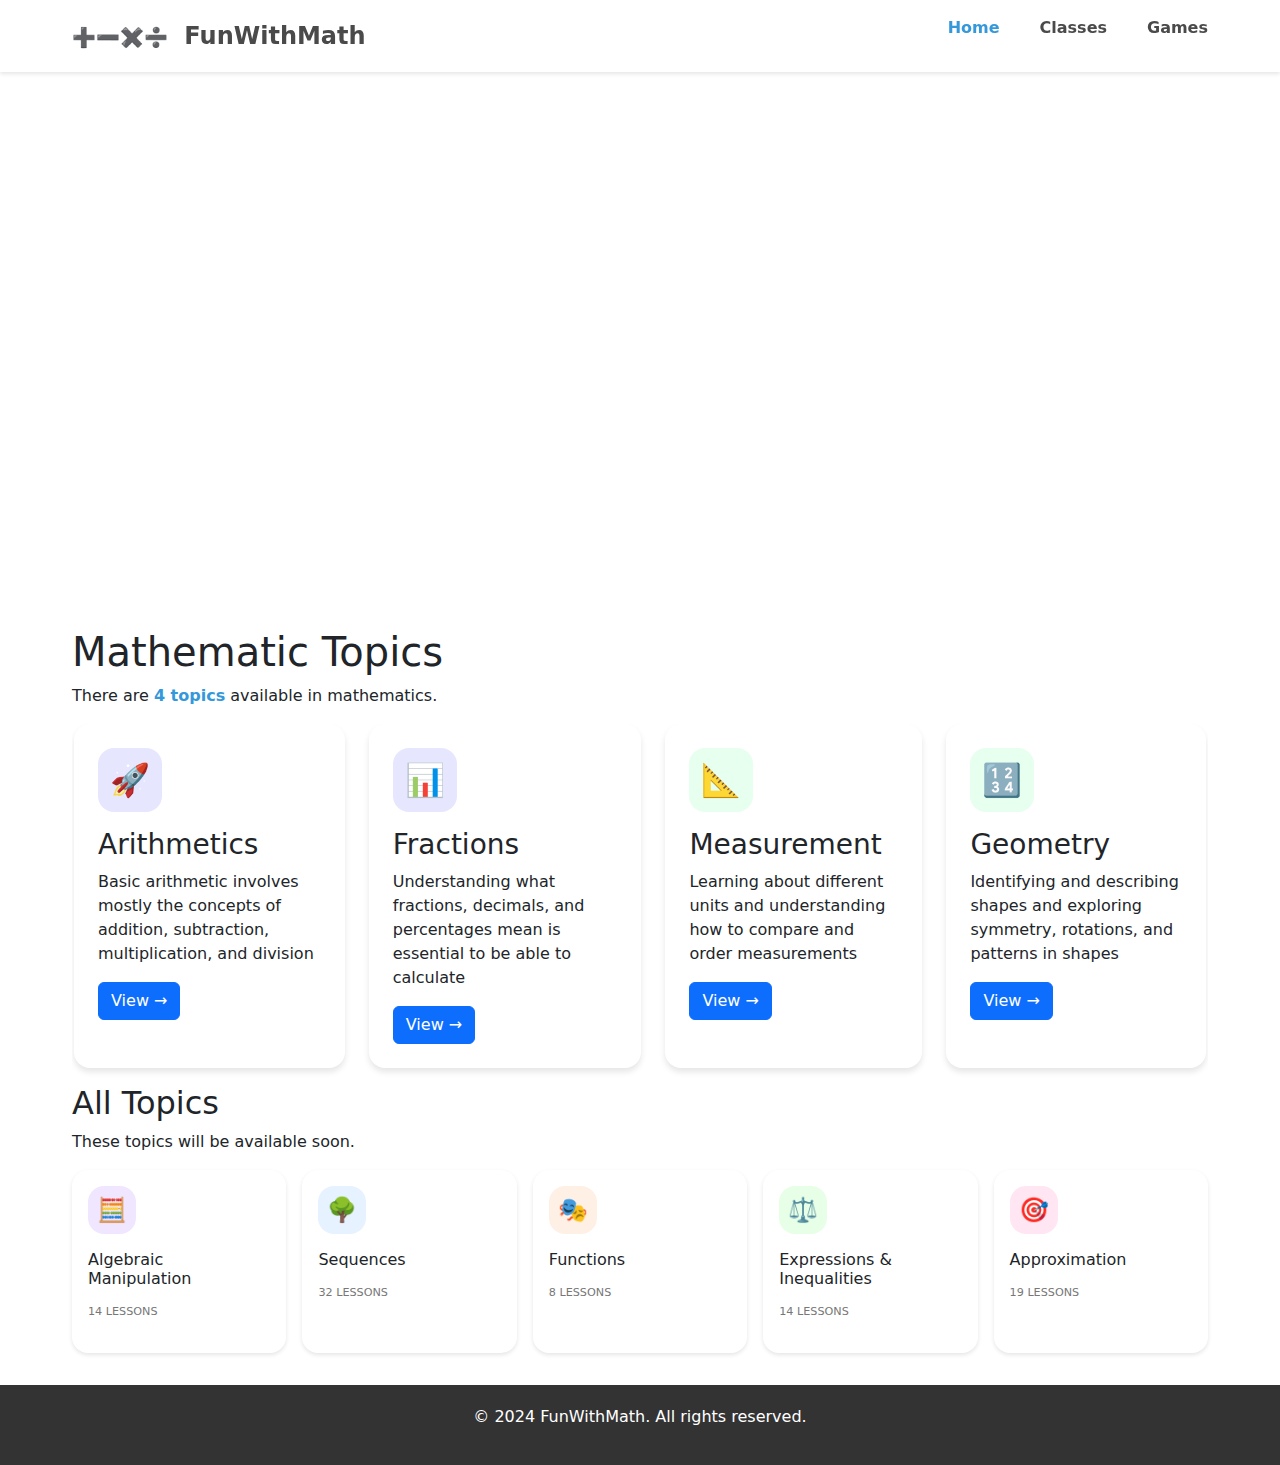
==== pages/index.html @ 54018c54 "fun with math" ====
<!DOCTYPE html>
<html lang="en">
<head>
    <meta charset="UTF-8">
    <meta name="viewport" content="width=device-width, initial-scale=1.0">
    <title>FunWithMath - Fun Math Learning for Kids</title>
    <link rel="stylesheet" href="../css/styles.css">
    <link href="https://cdn.jsdelivr.net/npm/bootstrap@5.3.3/dist/css/bootstrap.min.css" rel="stylesheet" integrity="sha384-QWTKZyjpPEjISv5WaRU9OFeRpok6YctnYmDr5pNlyT2bRjXh0JMhjY6hW+ALEwIH" crossorigin="anonymous">
</head>
<body>
    <header>
        <nav>
            <div class="logo">
                <span class="icon">➕➖✖️➗</span>
                FunWithMath
            </div>
            <ul>
                <li><a href="#home" class="active"><i class="fas fa-home"></i>Home</a></li>
                <li><a href="#classes"><i class="fas fa-chalkboard-teacher"></i>Classes</a></li>
                <li><a href="#games"><i class="fas fa-trophy"></i>Games</a></li>
            </ul>
            <!-- <div class="user-info">
                <span class="user-name">Mustafa</span>
                <div class="user-avatar"></div>
            </div> -->
        </nav>
    </header>

    <main>
        <section id="home" class="active">
            <div class="mathpano">
                <h3><em><p>"Sometimes math seems hard, </p><p>But the people who enjoy it are not the ones who find it easy.</p><p>They are the ones who like the challenge."</p></em></h3><p> </p>
            </div><br>
            <h1>Mathematic Topics</h1>
            <p>There are <span class="highlight">4 topics</span> available in mathematics.</p>
            
            <div class="topic-cards">
                <div class="topic-card">
                    <div class="topic-icon" style="background-color: #e6e6ff;">🚀</div>
                    <h3>Arithmetics</h3>
                    <p>Basic arithmetic involves mostly the concepts of addition, subtraction, multiplication, and division</p>
                    <a class="btn btn-primary" href="../pages/arithmetics.html" role="button">View →</a>
                    <!-- <button class="view-btn">View →</button> -->
                </div>
                <div class="topic-card">
                    <div class="topic-icon" style="background-color: #e6e6ff;">📊</div>
                    <h3>Fractions</h3>
                    <p>Understanding what fractions, decimals, and percentages mean is essential to be able to calculate </p>
                    <a class="btn btn-primary" href="../pages/fractions.html" role="button">View →</a>
                    <!-- <button class="view-btn">View →</button> -->
                </div>
                <div class="topic-card">
                    <div class="topic-icon" style="background-color: #e6ffee;">📐</div>
                    <h3>Measurement</h3>
                    <p>Learning about different units and understanding how to compare and order measurements</p>
                    <a class="btn btn-primary" href="../pages/measurement.html" role="button">View →</a>
                    <!-- <button class="view-btn">View →</button> -->
                </div>
                <div class="topic-card">
                    <div class="topic-icon" style="background-color: #e6ffee;">🔢</div>
                    <h3>Geometry</h3>
                    <p>Identifying and describing shapes and exploring symmetry, rotations, and patterns in shapes</p>
                    <a class="btn btn-primary" href="../pages/geometry.html" role="button">View →</a>
                    <!-- <button class="view-btn">View →</button> -->
                </div>
            </div>

            <h2>All Topics</h2>
            <p>These topics will be available soon.</p>
            <div class="all-topics">
                <div class="topic-item">
                    <div class="topic-icon" style="background-color: #f0e6ff;">🧮</div>
                    <h3>Algebraic Manipulation</h3>
                    <div class="topic-info">
                        <span>14 LESSONS</span>
                    </div>
                </div>
                <div class="topic-item">
                    <div class="topic-icon" style="background-color: #e6f2ff;">🌳</div>
                    <h3>Sequences</h3>
                    <div class="topic-info">
                        <span>32 LESSONS</span>
                    </div>
                </div>
                <div class="topic-item">
                    <div class="topic-icon" style="background-color: #fff0e6;">🎭</div>
                    <h3>Functions</h3>
                    <div class="topic-info">
                        <span>8 LESSONS</span>
                    </div>
                </div>
                <div class="topic-item">
                    <div class="topic-icon" style="background-color: #e6ffe6;">⚖️</div>
                    <h3>Expressions & Inequalities</h3>
                    <div class="topic-info">
                        <span>14 LESSONS</span>
                    </div>
                </div>
                <div class="topic-item">
                    <div class="topic-icon" style="background-color: #ffe6f2;">🎯</div>
                    <h3>Approximation</h3>
                    <div class="topic-info">
                        <span>19 LESSONS</span>
                    </div>
                </div>
            </div>
        </section>

        <section id="classes">
            <div class="container">
                <h2>Classes</h2>
                <p>You can find out more information about classes curriculum.</p>
                <div class="row" id="graderows"></div>     
            </div>
        </section>

        <section id="games">
            <h2>Games</h2>
            <!-- <p>This section will display the games.</p> -->
            <div class="ratio ratio-16x9">
                <iframe src="https://www.mathgames.com/" title="Games" allowfullscreen></iframe>
            </div>
        </section>

    </main>
    <footer>
        <div class="footer-content">
            <p>&copy; 2024 FunWithMath. All rights reserved.</p>
        </div>
    </footer>

    <script src="../js/script.js"></script>
    <script src="https://cdn.jsdelivr.net/npm/bootstrap@5.3.3/dist/js/bootstrap.bundle.min.js" integrity="sha384-YvpcrYf0tY3lHB60NNkmXc5s9fDVZLESaAA55NDzOxhy9GkcIdslK1eN7N6jIeHz" crossorigin="anonymous"></script>
    <script src="https://code.jquery.com/jquery-3.5.1.slim.min.js"></script>
    <script src="https://cdn.jsdelivr.net/npm/@popperjs/core@2.5.4/dist/umd/popper.min.js"></script>
    <script src="https://stackpath.bootstrapcdn.com/bootstrap/4.5.2/js/bootstrap.min.js"></script>
</body>
</html>
---- css/styles.css ----
@import url('https://fonts.googleapis.com/css2?family=Poppins:wght@300;400;600&display=swap');

* {
    margin: 0;
    padding: 0;
    box-sizing: border-box;
}

body {
    font-family: 'Poppins', Arial, sans-serif;
    background-color: #f0f2f5;
    color: #333;
}

header {
    background-color: #fff;
    box-shadow: 0 2px 4px rgba(0,0,0,0.1);
    position: sticky;
    top: 0;
    z-index: 1000;
}

nav {
    display: flex;
    justify-content: space-between;
    align-items: center;
    padding: 1rem 2rem;
    max-width: 1200px;
    margin: 0 auto;
    margin-bottom: 1rem;
}

.logo {
    font-size: 1.5rem;
    font-weight: bold;
    color: #4a4a4a;
}

.icon {
    font-size: 1.2rem;
    margin-right: 0.5rem;
}

nav ul {
    display: flex;
    list-style-type: none;
}

nav ul li {
    margin-left: 2rem;
}

nav ul li a {
    text-decoration: none;
    color: #4a4a4a;
    font-weight: bold;
    transition: color 0.3s ease;
    display: flex;
    align-items: center;
}

nav ul li a i {
    margin-right: 0.5rem;
}

nav ul li a:hover, nav ul li a.active {
    color: #3498db;
}

.user-info {
    display: flex;
    align-items: center;
}


.xp {
    background-color: #ffd700;
    padding: 0.25rem 0.5rem;
    border-radius: 1rem;
    font-weight: bold;
    margin-right: 1rem;
}

.user-name {
    margin-right: 1rem;
}

.user-avatar {
    width: 2.5rem;
    height: 2.5rem;
    background-color: #3498db;
    border-radius: 50%;
}

main {
    max-width: 1200px;
    margin: 2rem auto;
    padding: 0 2rem;
}

.mathpano {
    background-image: url('../img/math-class.jpg');
    background-size: cover;
    background-position: center;
    height: 500px;
    display: flex;
    flex-direction: column;
    justify-content: center;
    align-items: center;
    color: rgb(255, 255, 255);
    text-align: center;
}

.mathpano h3{
    margin-bottom: 100px;
    letter-spacing: 2px;
}

section {
    display: none;
    animation: fadeIn 0.5s ease;
}

@keyframes fadeIn {
    from { opacity: 0; }
    to { opacity: 1; }
}

section.active {
    display: block;
}

h1 {
    font-size: 2rem;
    margin-bottom: 1rem;
}

h2 {
    font-size: 1.5rem;
    margin: 2rem 0 1rem;
}

.highlight {
    font-weight: bold;
    color: #3498db;
}

.topic-cards {
    display: flex;
    gap: 1.5rem;
    overflow-x: auto;
    padding-bottom: 1rem;
    padding-left: 2px;
    padding-right: 2px;
}

.topic-card {
    background-color: #fff;
    border-radius: 1rem;
    padding: 1.5rem;
    min-width: 250px;
    box-shadow: 0 4px 6px rgba(0,0,0,0.1);
    transition: transform 0.3s ease, box-shadow 0.3s ease;
}

.topic-card:hover {
    transform: translateY(-5px);
    box-shadow: 0 6px 12px rgba(0,0,0,0.15);
}

.topic-icon {
    font-size: 2rem;
    width: 4rem;
    height: 4rem;
    display: flex;
    justify-content: center;
    align-items: center;
    border-radius: 1rem;
    margin-bottom: 1rem;
}

.topic-info {
    display: flex;
    justify-content: space-between;
    margin: 1rem 0;
    font-size: 0.8rem;
    color: #777;
}

.progress-bar {
    height: 0.5rem;
    background-color: #e0e0e0;
    border-radius: 0.25rem;
    overflow: hidden;
    margin-bottom: 1rem;
}

.progress-bar div {
    height: 100%;
    background-color: #3498db;
    transition: width 0.5s ease;
}

.view-btn {
    background-color: #3498db;
    color: #fff;
    border: none;
    padding: 0.5rem 1rem;
    border-radius: 0.5rem;
    cursor: pointer;
    transition: background-color 0.3s ease;
}

.view-btn:hover {
    background-color: #2980b9;
}

.all-topics {
    display: grid;
    grid-template-columns: repeat(auto-fill, minmax(200px, 1fr));
    gap: 1rem;
}

.topic-item {
    background-color: #fff;
    border-radius: 1rem;
    padding: 1rem;
    box-shadow: 0 2px 4px rgba(0,0,0,0.1);
    transition: transform 0.3s ease, box-shadow 0.3s ease;
}

.topic-item:hover {
    transform: translateY(-3px);
    box-shadow: 0 4px 8px rgba(0,0,0,0.15);
}

.topic-item .topic-icon {
    font-size: 1.5rem;
    width: 3rem;
    height: 3rem;
}

.topic-item h3 {
    font-size: 1rem;
    margin: 0.5rem 0;
}

.topic-item .topic-info {
    font-size: 0.7rem;
}

#quick-quiz {
    position: fixed;
    bottom: 20px;
    right: 20px;
    background-color: #fff;
    border-radius: 10px;
    padding: 20px;
    box-shadow: 0 4px 6px rgba(0,0,0,0.1);
    max-width: 300px;
    z-index: 1000;
}


#quiz-options {
    display: flex;
    flex-direction: column;
    gap: 10px;
    margin-top: 10px;
}

#quiz-options button {
    background-color: #f0f2f5;
    border: none;
    padding: 10px;
    border-radius: 5px;
    cursor: pointer;
    transition: background-color 0.3s ease;
}

#quiz-options button:hover {
    background-color: #e4e6e9;
}

#submit-quiz {
    background-color: #3498db;
    color: #fff;
    border: none;
    padding: 10px;
    border-radius: 5px;
    cursor: pointer;
    margin-top: 10px;
    transition: background-color 0.3s ease;
}

#submit-quiz:hover {
    background-color: #2980b9;
}
footer {
    background-color: #333;
    color: #fff;
    padding: 20px 0;
    text-align: center;
    max-width: 100%;
    position: relative;
    bottom:0px;
}
.footer-content {
    margin: 0 auto;
    padding: 0 1rem;
}

#addition img {
    width: 100%;
    height: auto;
}

@media (max-width: 768px) {
    nav {
        flex-direction: column;
        align-items: flex-start;
    }

    nav ul {
        margin-top: 1rem;
    }

    nav ul li {
        margin-left: 0;
        margin-right: 1rem;
    }

    .user-info {
        margin-top: 1rem;
    }

    .topic-cards {
        flex-direction: column;
    }

    .topic-card {
        width: 100%;
    }
}
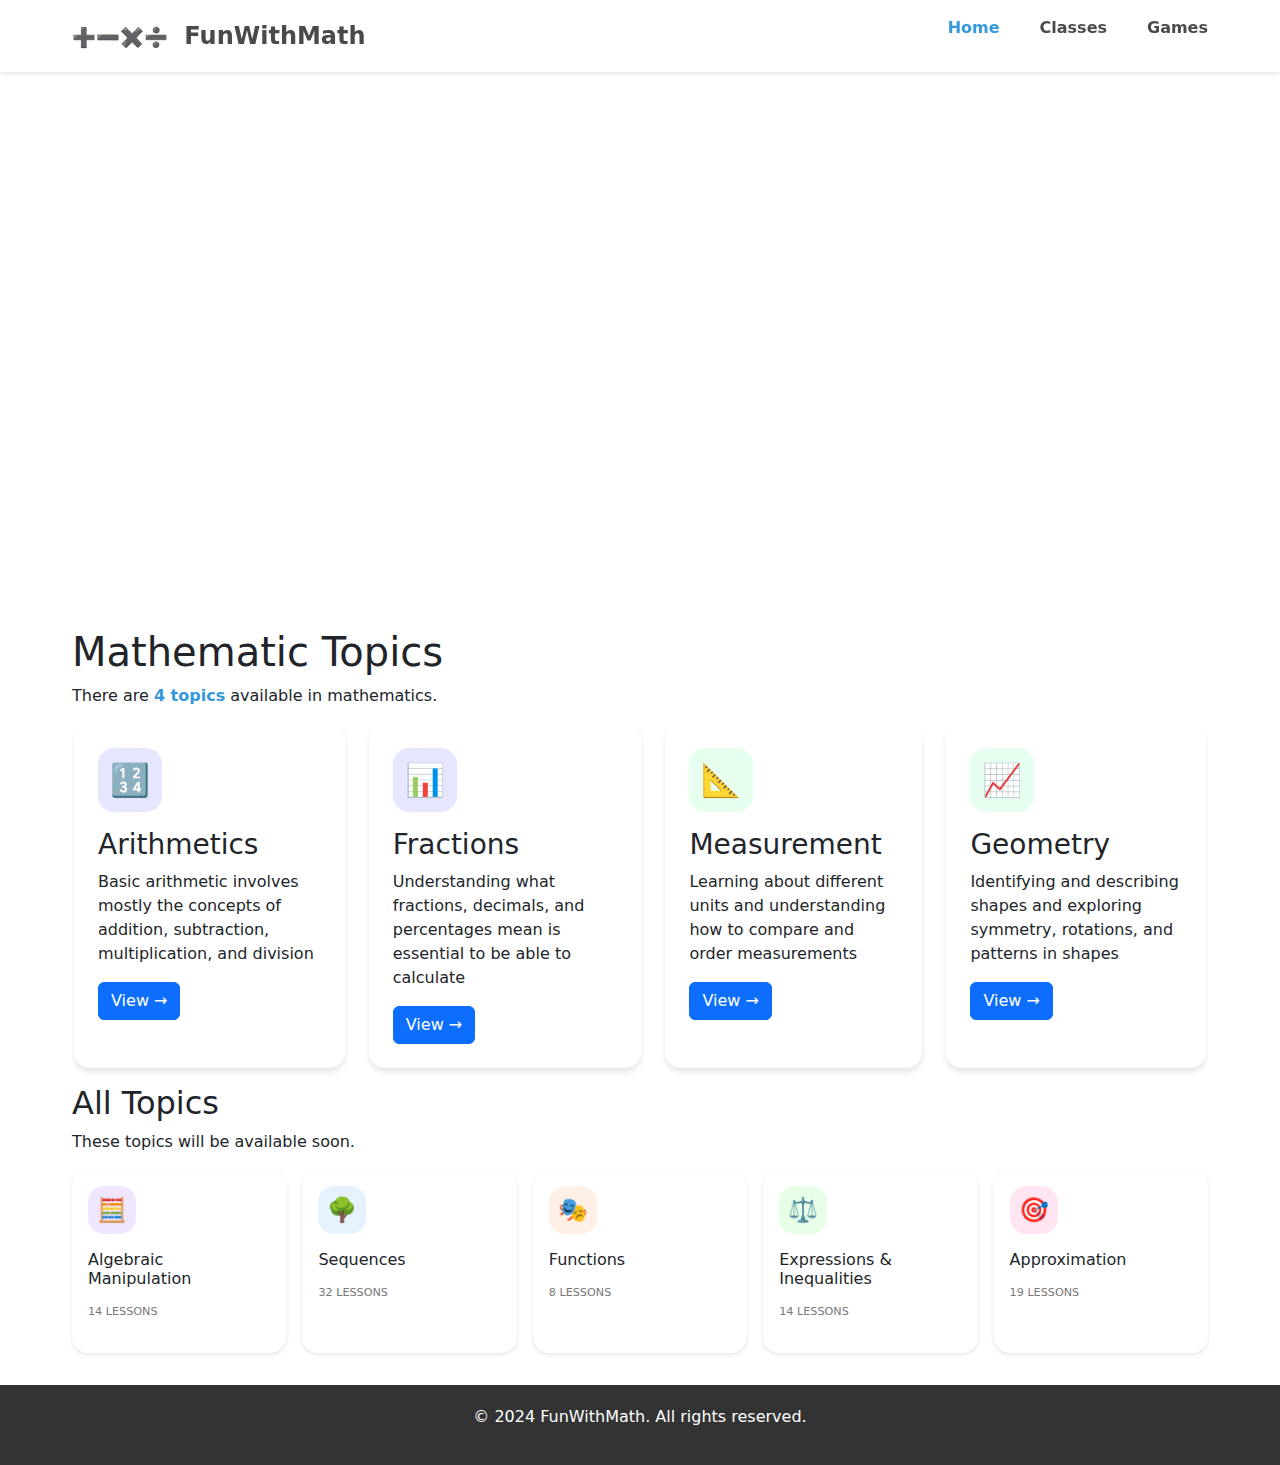
==== commit ec2d961e: "pictures were added" ====
--- a/pages/index.html
+++ b/pages/index.html
@@ -19,10 +19,6 @@
                 <li><a href="#classes"><i class="fas fa-chalkboard-teacher"></i>Classes</a></li>
                 <li><a href="#games"><i class="fas fa-trophy"></i>Games</a></li>
             </ul>
-            <!-- <div class="user-info">
-                <span class="user-name">Mustafa</span>
-                <div class="user-avatar"></div>
-            </div> -->
         </nav>
     </header>
 
@@ -36,32 +32,28 @@
             
             <div class="topic-cards">
                 <div class="topic-card">
-                    <div class="topic-icon" style="background-color: #e6e6ff;">🚀</div>
+                    <div class="topic-icon" style="background-color: #e6e6ff;">🔢</div>
                     <h3>Arithmetics</h3>
                     <p>Basic arithmetic involves mostly the concepts of addition, subtraction, multiplication, and division</p>
                     <a class="btn btn-primary" href="../pages/arithmetics.html" role="button">View →</a>
-                    <!-- <button class="view-btn">View →</button> -->
                 </div>
                 <div class="topic-card">
                     <div class="topic-icon" style="background-color: #e6e6ff;">📊</div>
                     <h3>Fractions</h3>
                     <p>Understanding what fractions, decimals, and percentages mean is essential to be able to calculate </p>
                     <a class="btn btn-primary" href="../pages/fractions.html" role="button">View →</a>
-                    <!-- <button class="view-btn">View →</button> -->
                 </div>
                 <div class="topic-card">
                     <div class="topic-icon" style="background-color: #e6ffee;">📐</div>
                     <h3>Measurement</h3>
                     <p>Learning about different units and understanding how to compare and order measurements</p>
                     <a class="btn btn-primary" href="../pages/measurement.html" role="button">View →</a>
-                    <!-- <button class="view-btn">View →</button> -->
                 </div>
                 <div class="topic-card">
-                    <div class="topic-icon" style="background-color: #e6ffee;">🔢</div>
+                    <div class="topic-icon" style="background-color: #e6ffee;">📈</div>
                     <h3>Geometry</h3>
                     <p>Identifying and describing shapes and exploring symmetry, rotations, and patterns in shapes</p>
                     <a class="btn btn-primary" href="../pages/geometry.html" role="button">View →</a>
-                    <!-- <button class="view-btn">View →</button> -->
                 </div>
             </div>
 
@@ -108,7 +100,7 @@
 
         <section id="classes">
             <div class="container">
-                <h2>Classes</h2>
+                <h2>Curriculum of Classes</h2>
                 <p>You can find out more information about classes curriculum.</p>
                 <div class="row" id="graderows"></div>     
             </div>
@@ -116,7 +108,6 @@
 
         <section id="games">
             <h2>Games</h2>
-            <!-- <p>This section will display the games.</p> -->
             <div class="ratio ratio-16x9">
                 <iframe src="https://www.mathgames.com/" title="Games" allowfullscreen></iframe>
             </div>
--- a/css/styles.css
+++ b/css/styles.css
@@ -5,11 +5,16 @@
     padding: 0;
     box-sizing: border-box;
 }
-
+html{
+    height: 100%;
+}
 body {
     font-family: 'Poppins', Arial, sans-serif;
     background-color: #f0f2f5;
     color: #333;
+    /* height: 100%;
+    display: flex;
+    flex-direction: column; */
 }
 
 header {
@@ -96,6 +101,7 @@
     max-width: 1200px;
     margin: 2rem auto;
     padding: 0 2rem;
+    flex:1;
 }
 
 .mathpano {
@@ -249,16 +255,9 @@
     font-size: 0.7rem;
 }
 
-#quick-quiz {
-    position: fixed;
-    bottom: 20px;
-    right: 20px;
-    background-color: #fff;
-    border-radius: 10px;
-    padding: 20px;
-    box-shadow: 0 4px 6px rgba(0,0,0,0.1);
-    max-width: 300px;
-    z-index: 1000;
+.arithmeticAnchor{
+ text-decoration: none;
+ color:#333;
 }
 
 
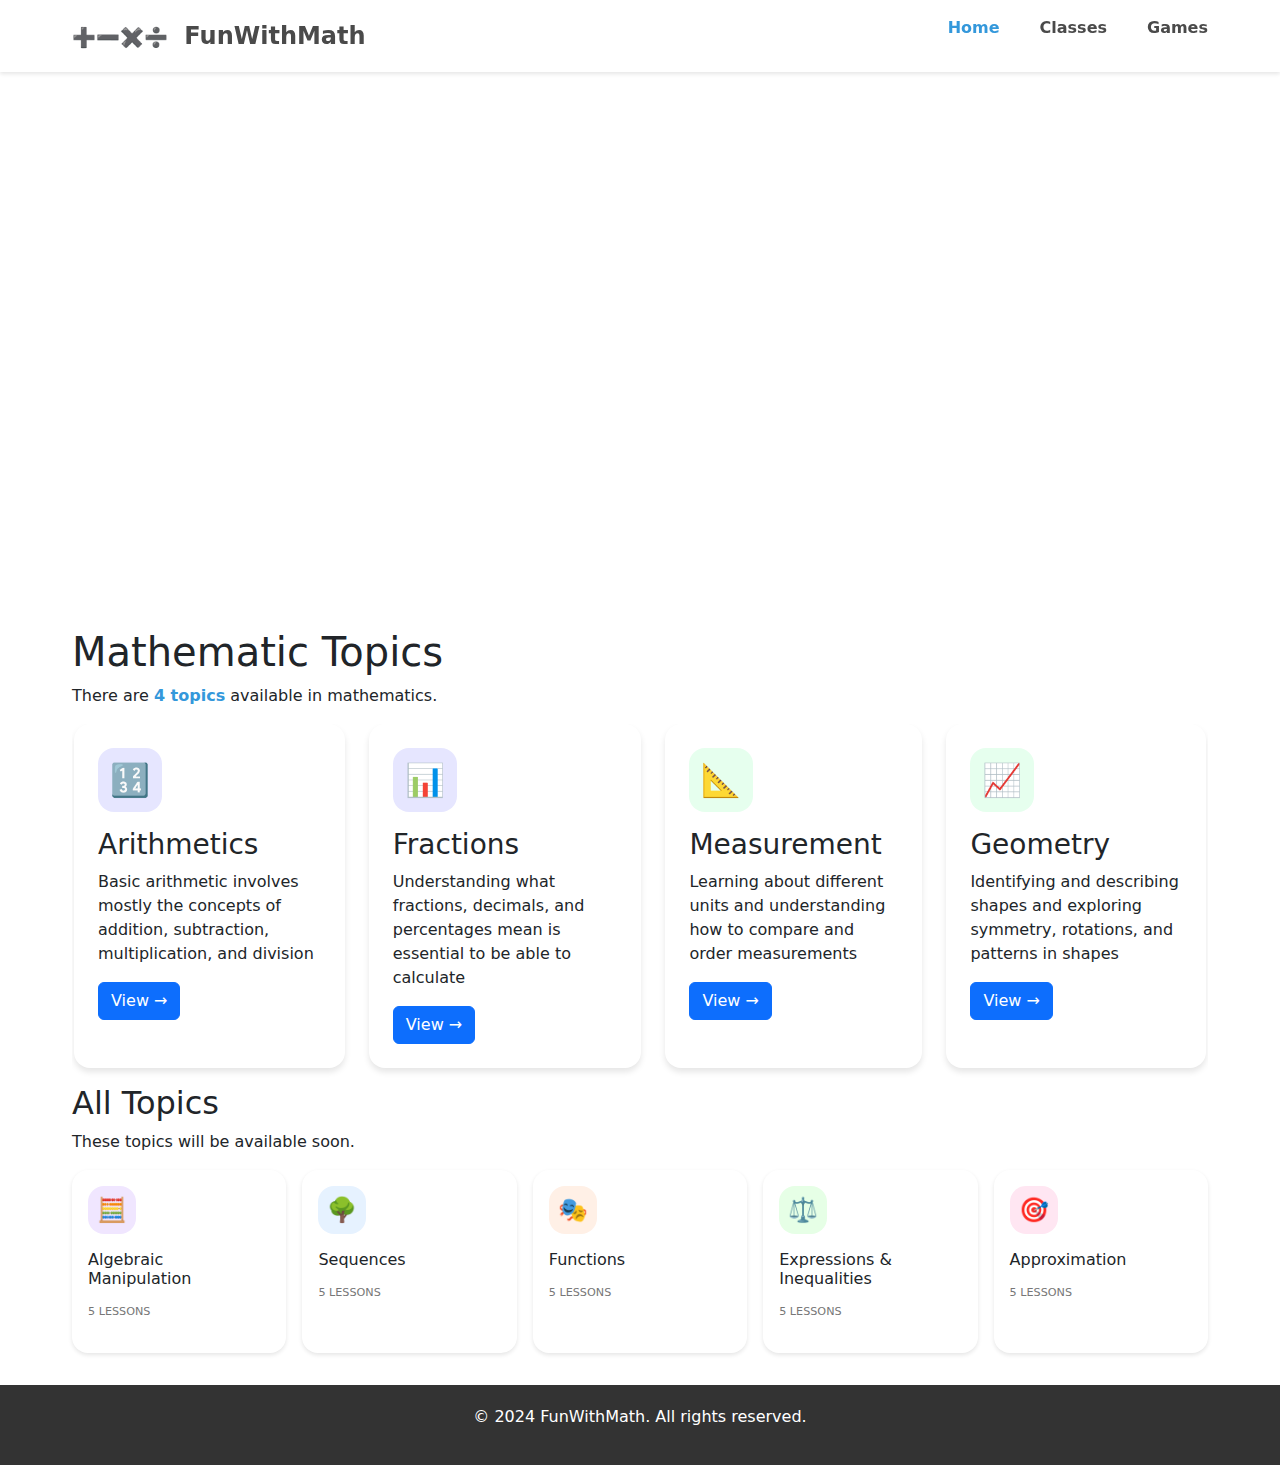
==== commit 2a617aac: "fixed curriculum" ====
--- a/pages/index.html
+++ b/pages/index.html
@@ -64,35 +64,35 @@
                     <div class="topic-icon" style="background-color: #f0e6ff;">🧮</div>
                     <h3>Algebraic Manipulation</h3>
                     <div class="topic-info">
-                        <span>14 LESSONS</span>
+                        <span>5 LESSONS</span>
                     </div>
                 </div>
                 <div class="topic-item">
                     <div class="topic-icon" style="background-color: #e6f2ff;">🌳</div>
                     <h3>Sequences</h3>
                     <div class="topic-info">
-                        <span>32 LESSONS</span>
+                        <span>5 LESSONS</span>
                     </div>
                 </div>
                 <div class="topic-item">
                     <div class="topic-icon" style="background-color: #fff0e6;">🎭</div>
                     <h3>Functions</h3>
                     <div class="topic-info">
-                        <span>8 LESSONS</span>
+                        <span>5 LESSONS</span>
                     </div>
                 </div>
                 <div class="topic-item">
                     <div class="topic-icon" style="background-color: #e6ffe6;">⚖️</div>
                     <h3>Expressions & Inequalities</h3>
                     <div class="topic-info">
-                        <span>14 LESSONS</span>
+                        <span>5 LESSONS</span>
                     </div>
                 </div>
                 <div class="topic-item">
                     <div class="topic-icon" style="background-color: #ffe6f2;">🎯</div>
                     <h3>Approximation</h3>
                     <div class="topic-info">
-                        <span>19 LESSONS</span>
+                        <span>5 LESSONS</span>
                     </div>
                 </div>
             </div>
